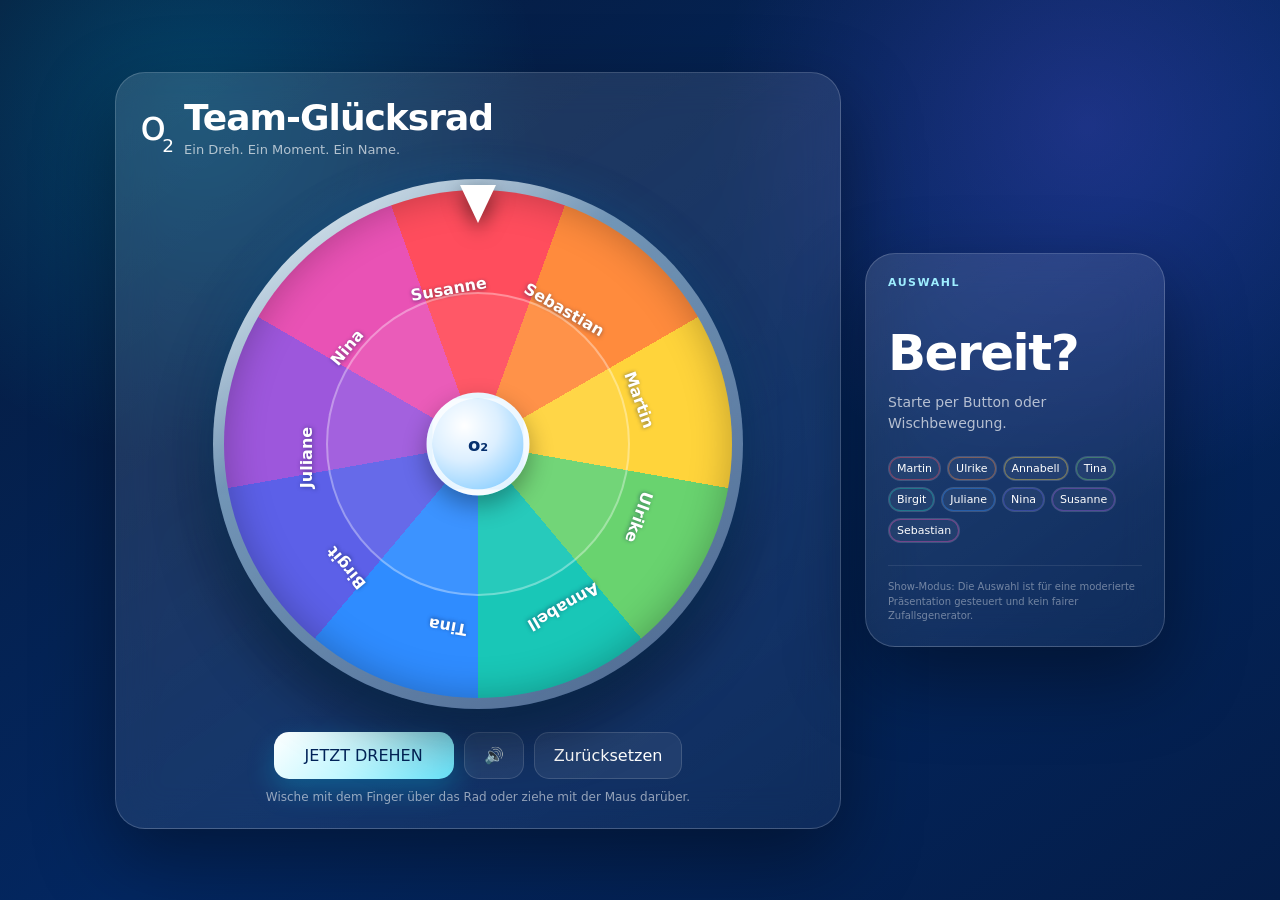
==== gluecksrad/index.html @ a207ac31 "Add o2 team wheel" ====
<!doctype html><html lang="de"><head><meta charset="utf-8"><meta name="viewport" content="width=device-width,initial-scale=1"><meta name="theme-color" content="#032761"><title>o2 Team-Glücksrad</title><style>
*{box-sizing:border-box}html,body{margin:0;min-height:100%;font-family:Inter,system-ui,-apple-system,"Segoe UI",Arial,sans-serif}body{color:#fff;background:radial-gradient(circle at 15% 12%,#00d7ff35,transparent 26%),radial-gradient(circle at 85% 14%,#685aff40,transparent 28%),linear-gradient(145deg,#061a3a,#032761 55%,#041d49);min-height:100vh}.page{min-height:100vh;display:grid;place-items:center;padding:22px}.shell{width:min(1050px,100%);display:grid;grid-template-columns:minmax(0,1fr) 300px;gap:24px;align-items:center}.card{background:linear-gradient(145deg,#ffffff20,#ffffff0c);border:1px solid #ffffff2d;box-shadow:0 30px 80px #0006;backdrop-filter:blur(20px);border-radius:30px}.main{padding:24px}.head{display:flex;align-items:center;gap:14px}.logo{font-size:43px;font-weight:300;letter-spacing:-4px}.logo sub{font-size:.43em;position:relative;bottom:-.12em}.head h1{margin:0;font-size:clamp(24px,3vw,36px);letter-spacing:-1px}.head p{margin:4px 0 0;color:#ffffffa8;font-size:13px}.stage{min-height:575px;display:grid;place-items:center;position:relative}.halo{position:absolute;width:min(550px,86vw);aspect-ratio:1;border-radius:50%;background:radial-gradient(circle,#00d7ff31,transparent 68%);filter:blur(8px)}.pointer{position:absolute;top:28px;z-index:5;width:0;height:0;border-left:18px solid transparent;border-right:18px solid transparent;border-top:38px solid #fff;filter:drop-shadow(0 8px 10px #0008);transform-origin:50% 0}.frame{position:relative;width:min(530px,84vw);aspect-ratio:1;border-radius:50%;padding:11px;background:linear-gradient(145deg,#fff,#bfe8ff88 35%,#ffffff40);box-shadow:0 30px 60px #0007,0 0 42px #0099ff35;touch-action:none;user-select:none;-webkit-user-select:none;-webkit-tap-highlight-color:transparent}.wheel{position:relative;width:100%;height:100%;border-radius:50%;background:conic-gradient(from -20deg,#ff4d5d 0 40deg,#ff8b3d 40deg 80deg,#ffd43b 80deg 120deg,#69d36f 120deg 160deg,#19c7b7 160deg 200deg,#2f8cff 200deg 240deg,#5c60e8 240deg 280deg,#9d57dc 280deg 320deg,#e952b5 320deg 360deg);overflow:hidden;box-shadow:inset 0 0 38px #0004;will-change:transform}.wheel:after{content:"";position:absolute;inset:20%;border-radius:50%;border:2px solid #ffffff55;background:#ffffff10}.label{position:absolute;left:50%;top:50%;width:46%;height:28px;transform-origin:0 50%;font-weight:800;font-size:16px;text-shadow:0 1px 4px #00194a80;display:flex;align-items:center;justify-content:flex-end;padding-right:15px}.label span{transform:rotate(90deg);display:block;min-width:95px;text-align:center}.hub{position:absolute;left:50%;top:50%;transform:translate(-50%,-50%);z-index:4;width:103px;aspect-ratio:1;border-radius:50%;display:grid;place-items:center;background:radial-gradient(circle at 35% 30%,#fff,#dcefff 40%,#70c4ff);border:6px solid #ffffffc0;color:#06306e;font-weight:800;font-size:18px;box-shadow:0 10px 25px #0005}.controls{display:flex;justify-content:center;gap:10px;flex-wrap:wrap}.controls button{border:0;border-radius:15px;padding:13px 19px;font:inherit;cursor:pointer}.spin{min-width:180px;background:linear-gradient(135deg,#fff,#bff7ff 50%,#68e7ff);color:#02245a;font-weight:800;box-shadow:0 12px 28px #00d7ff3b}.subbtn{color:#fff;background:#ffffff12;border:1px solid #ffffff24!important}.hint{text-align:center;color:#ffffff8d;font-size:12px;margin-top:11px}.side{padding:22px;min-height:335px;display:flex;flex-direction:column;justify-content:space-between}.eyebrow{font-size:11px;font-weight:800;text-transform:uppercase;letter-spacing:1.5px;color:#9eeeff}.winner{font-size:clamp(34px,4vw,50px);margin:35px 0 10px;letter-spacing:-1.5px}.status{color:#ffffffac;font-size:14px;line-height:1.5}.chips{display:flex;gap:6px;flex-wrap:wrap;margin-top:22px}.chip{font-size:11px;padding:5px 8px;border-radius:999px;background:#ffffff0d;border:1px solid #ffffff1f}.note{margin-top:22px;padding-top:14px;border-top:1px solid #ffffff16;color:#ffffff67;font-size:10px;line-height:1.45}.confetti{position:fixed;inset:0;pointer-events:none;overflow:hidden;z-index:20}.piece{position:absolute;top:-15px;width:8px;height:13px;border-radius:2px;animation:fall var(--d) ease-out forwards}@keyframes fall{to{transform:translate(var(--x),105vh) rotate(var(--r));opacity:.15}}@media(max-width:850px){.shell{grid-template-columns:1fr}.side{min-height:auto}}@media(max-width:560px){.page{padding:12px}.main{padding:17px}.stage{min-height:455px}.pointer{top:18px}.side{padding:18px}}
</style></head><body><main class="page"><section class="shell"><div class="card main"><div class="head"><div class="logo">o<sub>2</sub></div><div><h1>Team-Glücksrad</h1><p>Ein Dreh. Ein Moment. Ein Name.</p></div></div><div class="stage"><div class="halo"></div><div class="pointer" id="ptr"></div><div class="frame" id="frame"><div class="wheel" id="wheel"></div><div class="hub">o₂</div></div></div><div class="controls"><button class="spin" id="spin">JETZT DREHEN</button><button class="subbtn" id="sound">🔊</button><button class="subbtn" id="reset">Zurücksetzen</button></div><div class="hint">Wische mit dem Finger über das Rad oder ziehe mit der Maus darüber.</div></div><aside class="card side"><div><div class="eyebrow">Auswahl</div><h2 class="winner" id="winner">Bereit?</h2><div class="status" id="status">Starte per Button oder Wischbewegung.</div><div class="chips" id="chips"></div></div><div class="note">Show-Modus: Die Auswahl ist für eine moderierte Präsentation gesteuert und kein fairer Zufallsgenerator.</div></aside></section></main><div class="confetti" id="confetti"></div><script>
const names=["Martin","Ulrike","Annabell","Tina","Birgit","Juliane","Nina","Susanne","Sebastian"],wins=["Martin","Annabell","Birgit"],cols=["#ff4d5d","#ff8b3d","#ffd43b","#69d36f","#19c7b7","#2f8cff","#5c60e8","#9d57dc","#e952b5"],wheel=document.querySelector("#wheel"),frame=document.querySelector("#frame"),ptr=document.querySelector("#ptr"),winner=document.querySelector("#winner"),status=document.querySelector("#status"),spinBtn=document.querySelector("#spin"),resetBtn=document.querySelector("#reset"),soundBtn=document.querySelector("#sound"),chips=document.querySelector("#chips"),confetti=document.querySelector("#confetti"),seg=40;let rot=0,busy=false,sound=true,ctx,lastSector=null,drag=false,lx=0,ly=0,dist=0;
names.forEach((n,i)=>{let d=document.createElement("div");d.className="label";d.style.transform=`rotate(${i*40-20}deg)`;d.innerHTML=`<span>${n}</span>`;wheel.appendChild(d);let c=document.createElement("span");c.className="chip";c.textContent=n;c.style.boxShadow=`inset 0 0 0 1px ${cols[i]}66`;chips.appendChild(c)});
const mod=(n,m)=>((n%m)+m)%m,center=i=>mod(-(i*40),360);
function audio(){if(!ctx)ctx=new(AudioContext||webkitAudioContext)();if(ctx.state==="suspended")ctx.resume()}
function tick(v=.05,f=900){if(!sound)return;audio();let o=ctx.createOscillator(),g=ctx.createGain(),t=ctx.currentTime;o.type="triangle";o.frequency.setValueAtTime(f,t);o.frequency.exponentialRampToValueAtTime(280,t+.04);g.gain.setValueAtTime(v,t);g.gain.exponentialRampToValueAtTime(.0001,t+.05);o.connect(g).connect(ctx.destination);o.start(t);o.stop(t+.055)}
function fanfare(){if(!sound)return;audio();[523,659,784,1047].forEach((f,i)=>{let o=ctx.createOscillator(),g=ctx.createGain(),t=ctx.currentTime+i*.08;o.frequency.value=f;g.gain.setValueAtTime(.0001,t);g.gain.linearRampToValueAtTime(.1,t+.015);g.gain.exponentialRampToValueAtTime(.0001,t+.22);o.connect(g).connect(ctx.destination);o.start(t);o.stop(t+.23)})}
function animate(to,dur){return new Promise(done=>{let from=rot,start=performance.now(),prev=from;function f(now){let t=Math.min(1,(now-start)/dur),e=1-Math.pow(1-t,5),r=from+(to-from)*e;if(t>.88){let q=(t-.88)/.12;r+=Math.sin(q*Math.PI*3)*(1-q)*.5}wheel.style.transform=`rotate(${r}deg)`;let s=Math.floor(mod(r+20,360)/40);if(lastSector===null)lastSector=s;if(s!==lastSector){tick(Math.max(.025,Math.min(.08,.025+Math.abs(r-prev)*.007)),850+Math.random()*160);ptr.style.transform="rotate(3deg)";setTimeout(()=>ptr.style.transform="",38);lastSector=s}prev=r;if(t<1)requestAnimationFrame(f);else{rot=to;wheel.style.transform=`rotate(${rot}deg)`;done()}}requestAnimationFrame(f)})}
function party(){confetti.innerHTML="";for(let i=0;i<50;i++){let p=document.createElement("i");p.className="piece";p.style.left=Math.random()*100+"%";p.style.background=cols[Math.floor(Math.random()*9)];p.style.setProperty("--x",(Math.random()-.5)*280+"px");p.style.setProperty("--r",360+Math.random()*900+"deg");p.style.setProperty("--d",2.2+Math.random()*1.6+"s");confetti.appendChild(p)}setTimeout(()=>confetti.innerHTML="",4000)}
async function spin(){if(busy)return;busy=true;spinBtn.disabled=resetBtn.disabled=true;audio();winner.textContent="…";status.textContent="Das Rad nimmt Fahrt auf.";lastSector=null;let chosen=wins[Math.floor(Math.random()*3)],i=names.indexOf(chosen),targetMod=mod(center(i)-(8+Math.random()*4),360),base=rot+(7+Math.floor(Math.random()*2))*360,to=base+mod(targetMod-mod(base,360),360);await animate(to,5200+Math.random()*450);winner.textContent=chosen;status.textContent=`Gewählt wurde ${chosen}.`;fanfare();party();spinBtn.disabled=resetBtn.disabled=false;busy=false}
function reset(){if(busy)return;rot=0;wheel.style.transform="rotate(0deg)";winner.textContent="Bereit?";status.textContent="Starte per Button oder Wischbewegung.";confetti.innerHTML=""}
spinBtn.onclick=spin;resetBtn.onclick=reset;soundBtn.onclick=()=>{sound=!sound;soundBtn.textContent=sound?"🔊":"🔇";if(sound){audio();tick()}};
frame.addEventListener("pointerdown",e=>{if(busy||e.pointerType==="mouse"&&e.button!==0)return;drag=true;lx=e.clientX;ly=e.clientY;dist=0;try{frame.setPointerCapture(e.pointerId)}catch{}e.preventDefault()},{passive:false});frame.addEventListener("pointermove",e=>{if(!drag||busy)return;dist+=Math.hypot(e.clientX-lx,e.clientY-ly);lx=e.clientX;ly=e.clientY;e.preventDefault();if(dist>=22){drag=false;try{frame.releasePointerCapture(e.pointerId)}catch{}spin()}},{passive:false});["pointerup","pointercancel"].forEach(x=>frame.addEventListener(x,e=>{drag=false;try{frame.releasePointerCapture(e.pointerId)}catch{}},{passive:false}));
</script></body></html>
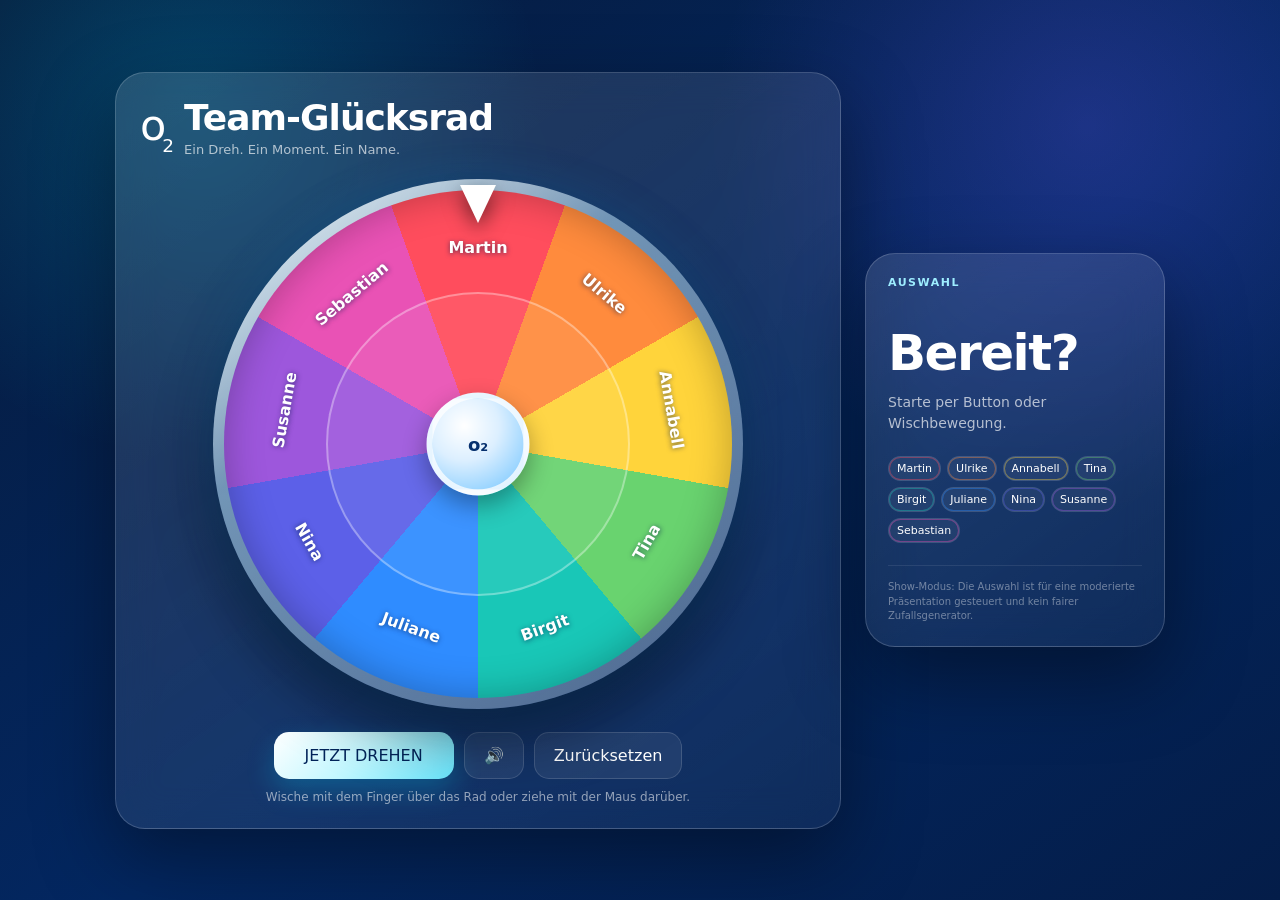
==== commit f701d2d0: "Fix wheel labels, restrict winners and animate result" ====
--- a/gluecksrad/index.html
+++ b/gluecksrad/index.html
@@ -1,16 +1,38 @@
-<!doctype html><html lang="de"><head><meta charset="utf-8"><meta name="viewport" content="width=device-width,initial-scale=1"><meta name="theme-color" content="#032761"><title>o2 Team-Glücksrad</title><style>
-*{box-sizing:border-box}html,body{margin:0;min-height:100%;font-family:Inter,system-ui,-apple-system,"Segoe UI",Arial,sans-serif}body{color:#fff;background:radial-gradient(circle at 15% 12%,#00d7ff35,transparent 26%),radial-gradient(circle at 85% 14%,#685aff40,transparent 28%),linear-gradient(145deg,#061a3a,#032761 55%,#041d49);min-height:100vh}.page{min-height:100vh;display:grid;place-items:center;padding:22px}.shell{width:min(1050px,100%);display:grid;grid-template-columns:minmax(0,1fr) 300px;gap:24px;align-items:center}.card{background:linear-gradient(145deg,#ffffff20,#ffffff0c);border:1px solid #ffffff2d;box-shadow:0 30px 80px #0006;backdrop-filter:blur(20px);border-radius:30px}.main{padding:24px}.head{display:flex;align-items:center;gap:14px}.logo{font-size:43px;font-weight:300;letter-spacing:-4px}.logo sub{font-size:.43em;position:relative;bottom:-.12em}.head h1{margin:0;font-size:clamp(24px,3vw,36px);letter-spacing:-1px}.head p{margin:4px 0 0;color:#ffffffa8;font-size:13px}.stage{min-height:575px;display:grid;place-items:center;position:relative}.halo{position:absolute;width:min(550px,86vw);aspect-ratio:1;border-radius:50%;background:radial-gradient(circle,#00d7ff31,transparent 68%);filter:blur(8px)}.pointer{position:absolute;top:28px;z-index:5;width:0;height:0;border-left:18px solid transparent;border-right:18px solid transparent;border-top:38px solid #fff;filter:drop-shadow(0 8px 10px #0008);transform-origin:50% 0}.frame{position:relative;width:min(530px,84vw);aspect-ratio:1;border-radius:50%;padding:11px;background:linear-gradient(145deg,#fff,#bfe8ff88 35%,#ffffff40);box-shadow:0 30px 60px #0007,0 0 42px #0099ff35;touch-action:none;user-select:none;-webkit-user-select:none;-webkit-tap-highlight-color:transparent}.wheel{position:relative;width:100%;height:100%;border-radius:50%;background:conic-gradient(from -20deg,#ff4d5d 0 40deg,#ff8b3d 40deg 80deg,#ffd43b 80deg 120deg,#69d36f 120deg 160deg,#19c7b7 160deg 200deg,#2f8cff 200deg 240deg,#5c60e8 240deg 280deg,#9d57dc 280deg 320deg,#e952b5 320deg 360deg);overflow:hidden;box-shadow:inset 0 0 38px #0004;will-change:transform}.wheel:after{content:"";position:absolute;inset:20%;border-radius:50%;border:2px solid #ffffff55;background:#ffffff10}.label{position:absolute;left:50%;top:50%;width:46%;height:28px;transform-origin:0 50%;font-weight:800;font-size:16px;text-shadow:0 1px 4px #00194a80;display:flex;align-items:center;justify-content:flex-end;padding-right:15px}.label span{transform:rotate(90deg);display:block;min-width:95px;text-align:center}.hub{position:absolute;left:50%;top:50%;transform:translate(-50%,-50%);z-index:4;width:103px;aspect-ratio:1;border-radius:50%;display:grid;place-items:center;background:radial-gradient(circle at 35% 30%,#fff,#dcefff 40%,#70c4ff);border:6px solid #ffffffc0;color:#06306e;font-weight:800;font-size:18px;box-shadow:0 10px 25px #0005}.controls{display:flex;justify-content:center;gap:10px;flex-wrap:wrap}.controls button{border:0;border-radius:15px;padding:13px 19px;font:inherit;cursor:pointer}.spin{min-width:180px;background:linear-gradient(135deg,#fff,#bff7ff 50%,#68e7ff);color:#02245a;font-weight:800;box-shadow:0 12px 28px #00d7ff3b}.subbtn{color:#fff;background:#ffffff12;border:1px solid #ffffff24!important}.hint{text-align:center;color:#ffffff8d;font-size:12px;margin-top:11px}.side{padding:22px;min-height:335px;display:flex;flex-direction:column;justify-content:space-between}.eyebrow{font-size:11px;font-weight:800;text-transform:uppercase;letter-spacing:1.5px;color:#9eeeff}.winner{font-size:clamp(34px,4vw,50px);margin:35px 0 10px;letter-spacing:-1.5px}.status{color:#ffffffac;font-size:14px;line-height:1.5}.chips{display:flex;gap:6px;flex-wrap:wrap;margin-top:22px}.chip{font-size:11px;padding:5px 8px;border-radius:999px;background:#ffffff0d;border:1px solid #ffffff1f}.note{margin-top:22px;padding-top:14px;border-top:1px solid #ffffff16;color:#ffffff67;font-size:10px;line-height:1.45}.confetti{position:fixed;inset:0;pointer-events:none;overflow:hidden;z-index:20}.piece{position:absolute;top:-15px;width:8px;height:13px;border-radius:2px;animation:fall var(--d) ease-out forwards}@keyframes fall{to{transform:translate(var(--x),105vh) rotate(var(--r));opacity:.15}}@media(max-width:850px){.shell{grid-template-columns:1fr}.side{min-height:auto}}@media(max-width:560px){.page{padding:12px}.main{padding:17px}.stage{min-height:455px}.pointer{top:18px}.side{padding:18px}}
-</style></head><body><main class="page"><section class="shell"><div class="card main"><div class="head"><div class="logo">o<sub>2</sub></div><div><h1>Team-Glücksrad</h1><p>Ein Dreh. Ein Moment. Ein Name.</p></div></div><div class="stage"><div class="halo"></div><div class="pointer" id="ptr"></div><div class="frame" id="frame"><div class="wheel" id="wheel"></div><div class="hub">o₂</div></div></div><div class="controls"><button class="spin" id="spin">JETZT DREHEN</button><button class="subbtn" id="sound">🔊</button><button class="subbtn" id="reset">Zurücksetzen</button></div><div class="hint">Wische mit dem Finger über das Rad oder ziehe mit der Maus darüber.</div></div><aside class="card side"><div><div class="eyebrow">Auswahl</div><h2 class="winner" id="winner">Bereit?</h2><div class="status" id="status">Starte per Button oder Wischbewegung.</div><div class="chips" id="chips"></div></div><div class="note">Show-Modus: Die Auswahl ist für eine moderierte Präsentation gesteuert und kein fairer Zufallsgenerator.</div></aside></section></main><div class="confetti" id="confetti"></div><script>
-const names=["Martin","Ulrike","Annabell","Tina","Birgit","Juliane","Nina","Susanne","Sebastian"],wins=["Martin","Annabell","Birgit"],cols=["#ff4d5d","#ff8b3d","#ffd43b","#69d36f","#19c7b7","#2f8cff","#5c60e8","#9d57dc","#e952b5"],wheel=document.querySelector("#wheel"),frame=document.querySelector("#frame"),ptr=document.querySelector("#ptr"),winner=document.querySelector("#winner"),status=document.querySelector("#status"),spinBtn=document.querySelector("#spin"),resetBtn=document.querySelector("#reset"),soundBtn=document.querySelector("#sound"),chips=document.querySelector("#chips"),confetti=document.querySelector("#confetti"),seg=40;let rot=0,busy=false,sound=true,ctx,lastSector=null,drag=false,lx=0,ly=0,dist=0;
-names.forEach((n,i)=>{let d=document.createElement("div");d.className="label";d.style.transform=`rotate(${i*40-20}deg)`;d.innerHTML=`<span>${n}</span>`;wheel.appendChild(d);let c=document.createElement("span");c.className="chip";c.textContent=n;c.style.boxShadow=`inset 0 0 0 1px ${cols[i]}66`;chips.appendChild(c)});
-const mod=(n,m)=>((n%m)+m)%m,center=i=>mod(-(i*40),360);
+<!doctype html>
+<html lang="de">
+<head>
+<meta charset="utf-8">
+<meta name="viewport" content="width=device-width,initial-scale=1,viewport-fit=cover">
+<meta name="theme-color" content="#032761">
+<title>o2 Team-Glücksrad</title>
+<style>
+*{box-sizing:border-box}html,body{margin:0;min-height:100%;font-family:Inter,system-ui,-apple-system,"Segoe UI",Arial,sans-serif}body{color:#fff;background:radial-gradient(circle at 15% 12%,#00d7ff35,transparent 26%),radial-gradient(circle at 85% 14%,#685aff40,transparent 28%),linear-gradient(145deg,#061a3a,#032761 55%,#041d49);min-height:100vh}.page{min-height:100vh;display:grid;place-items:center;padding:22px}.shell{width:min(1050px,100%);display:grid;grid-template-columns:minmax(0,1fr) 300px;gap:24px;align-items:center}.card{background:linear-gradient(145deg,#ffffff20,#ffffff0c);border:1px solid #ffffff2d;box-shadow:0 30px 80px #0006;backdrop-filter:blur(20px);-webkit-backdrop-filter:blur(20px);border-radius:30px}.main{padding:24px}.head{display:flex;align-items:center;gap:14px}.logo{font-size:43px;font-weight:300;letter-spacing:-4px}.logo sub{font-size:.43em;position:relative;bottom:-.12em}.head h1{margin:0;font-size:clamp(24px,3vw,36px);letter-spacing:-1px}.head p{margin:4px 0 0;color:#ffffffa8;font-size:13px}.stage{min-height:575px;display:grid;place-items:center;position:relative}.halo{position:absolute;width:min(550px,86vw);aspect-ratio:1;border-radius:50%;background:radial-gradient(circle,#00d7ff31,transparent 68%);filter:blur(8px)}.pointer{position:absolute;top:28px;z-index:5;width:0;height:0;border-left:18px solid transparent;border-right:18px solid transparent;border-top:38px solid #fff;filter:drop-shadow(0 8px 10px #0008);transform-origin:50% 0}.frame{position:relative;width:min(530px,84vw);aspect-ratio:1;border-radius:50%;padding:11px;background:linear-gradient(145deg,#fff,#bfe8ff88 35%,#ffffff40);box-shadow:0 30px 60px #0007,0 0 42px #0099ff35;touch-action:none;user-select:none;-webkit-user-select:none;-webkit-tap-highlight-color:transparent}.wheel{position:relative;width:100%;height:100%;border-radius:50%;background:conic-gradient(from -20deg,#ff4d5d 0 40deg,#ff8b3d 40deg 80deg,#ffd43b 80deg 120deg,#69d36f 120deg 160deg,#19c7b7 160deg 200deg,#2f8cff 200deg 240deg,#5c60e8 240deg 280deg,#9d57dc 280deg 320deg,#e952b5 320deg 360deg);overflow:hidden;box-shadow:inset 0 0 38px #0004;will-change:transform}.wheel:after{content:"";position:absolute;inset:20%;border-radius:50%;border:2px solid #ffffff55;background:#ffffff10;pointer-events:none}.label{position:absolute;width:clamp(74px,20vw,116px);height:30px;margin:0;font-weight:800;font-size:clamp(11px,2.5vw,16px);line-height:1;text-shadow:0 1px 5px #00194a99;display:grid;place-items:center;white-space:nowrap;pointer-events:none;z-index:2;transform-origin:center}.hub{position:absolute;left:50%;top:50%;transform:translate(-50%,-50%);z-index:4;width:103px;aspect-ratio:1;border-radius:50%;display:grid;place-items:center;background:radial-gradient(circle at 35% 30%,#fff,#dcefff 40%,#70c4ff);border:6px solid #ffffffc0;color:#06306e;font-weight:800;font-size:18px;box-shadow:0 10px 25px #0005}.controls{display:flex;justify-content:center;gap:10px;flex-wrap:wrap}.controls button{border:0;border-radius:15px;padding:13px 19px;font:inherit;cursor:pointer}.controls button:disabled{opacity:.5;cursor:default}.spin{min-width:180px;background:linear-gradient(135deg,#fff,#bff7ff 50%,#68e7ff);color:#02245a;font-weight:800;box-shadow:0 12px 28px #00d7ff3b}.subbtn{color:#fff;background:#ffffff12;border:1px solid #ffffff24!important}.hint{text-align:center;color:#ffffff8d;font-size:12px;margin-top:11px}.side{padding:22px;min-height:335px;display:flex;flex-direction:column;justify-content:space-between;overflow:hidden}.eyebrow{font-size:11px;font-weight:800;text-transform:uppercase;letter-spacing:1.5px;color:#9eeeff}.winner{font-size:clamp(34px,4vw,50px);margin:35px 0 10px;letter-spacing:-1.5px;transform-origin:left center}.winner.reveal{animation:winnerIn .68s cubic-bezier(.16,1,.3,1) both,winnerPulse .72s .74s ease-in-out 3}.status{color:#ffffffac;font-size:14px;line-height:1.5}.chips{display:flex;gap:6px;flex-wrap:wrap;margin-top:22px}.chip{font-size:11px;padding:5px 8px;border-radius:999px;background:#ffffff0d;border:1px solid #ffffff1f}.note{margin-top:22px;padding-top:14px;border-top:1px solid #ffffff16;color:#ffffff67;font-size:10px;line-height:1.45}.confetti{position:fixed;inset:0;pointer-events:none;overflow:hidden;z-index:20}.piece{position:absolute;top:-15px;width:8px;height:13px;border-radius:2px;animation:fall var(--d) ease-out forwards}@keyframes winnerIn{0%{opacity:0;transform:translate3d(70px,18px,0) scale(.78);filter:blur(8px)}65%{opacity:1;filter:blur(0);transform:translate3d(-5px,-2px,0) scale(1.06)}100%{opacity:1;transform:translate3d(0,0,0) scale(1);filter:blur(0)}}@keyframes winnerPulse{0%,100%{transform:scale(1);text-shadow:0 0 0 #79e9ff00}50%{transform:scale(1.085);text-shadow:0 0 24px #79e9ff88}}@keyframes fall{to{transform:translate(var(--x),105vh) rotate(var(--r));opacity:.15}}@media(max-width:850px){.shell{grid-template-columns:1fr}.side{min-height:auto}}@media(max-width:560px){.page{padding:12px}.main{padding:17px}.stage{min-height:455px}.pointer{top:18px}.side{padding:18px}.label{font-size:clamp(10px,3.1vw,13px);width:88px}}
+</style>
+</head>
+<body>
+<main class="page"><section class="shell"><div class="card main"><div class="head"><div class="logo">o<sub>2</sub></div><div><h1>Team-Glücksrad</h1><p>Ein Dreh. Ein Moment. Ein Name.</p></div></div><div class="stage"><div class="halo"></div><div class="pointer" id="ptr"></div><div class="frame" id="frame"><div class="wheel" id="wheel"></div><div class="hub">o₂</div></div></div><div class="controls"><button class="spin" id="spin">JETZT DREHEN</button><button class="subbtn" id="sound">🔊</button><button class="subbtn" id="reset">Zurücksetzen</button></div><div class="hint">Wische mit dem Finger über das Rad oder ziehe mit der Maus darüber.</div></div><aside class="card side"><div><div class="eyebrow">Auswahl</div><h2 class="winner" id="winner">Bereit?</h2><div class="status" id="status">Starte per Button oder Wischbewegung.</div><div class="chips" id="chips"></div></div><div class="note">Show-Modus: Die Auswahl ist für eine moderierte Präsentation gesteuert und kein fairer Zufallsgenerator.</div></aside></section></main><div class="confetti" id="confetti"></div>
+<script>
+const names=["Martin","Ulrike","Annabell","Tina","Birgit","Juliane","Nina","Susanne","Sebastian"];
+const winnerNames=["Martin","Annabell","Birgit"];
+const winnerIndexes=winnerNames.map(n=>names.indexOf(n));
+const cols=["#ff4d5d","#ff8b3d","#ffd43b","#69d36f","#19c7b7","#2f8cff","#5c60e8","#9d57dc","#e952b5"];
+const wheel=document.querySelector("#wheel"),frame=document.querySelector("#frame"),ptr=document.querySelector("#ptr"),winner=document.querySelector("#winner"),status=document.querySelector("#status"),spinBtn=document.querySelector("#spin"),resetBtn=document.querySelector("#reset"),soundBtn=document.querySelector("#sound"),chips=document.querySelector("#chips"),confetti=document.querySelector("#confetti"),SEG=360/names.length;
+let rot=0,busy=false,sound=true,ctx,lastSector=null,drag=false,lx=0,ly=0,dist=0;
+names.forEach((n,i)=>{const angle=i*SEG;const rad=angle*Math.PI/180;const x=50+38.5*Math.sin(rad);const y=50-38.5*Math.cos(rad);const readable=(angle>90&&angle<270)?angle+180:angle;const d=document.createElement("div");d.className="label";d.style.left=x+"%";d.style.top=y+"%";d.style.transform=`translate(-50%,-50%) rotate(${readable}deg)`;d.textContent=n;wheel.appendChild(d);const c=document.createElement("span");c.className="chip";c.textContent=n;c.style.boxShadow=`inset 0 0 0 1px ${cols[i]}66`;chips.appendChild(c)});
+const mod=(n,m)=>((n%m)+m)%m;
+const centerRotation=i=>mod(-(i*SEG),360);
+const indexAtPointer=r=>Math.floor(mod(-r+SEG/2,360)/SEG)%names.length;
 function audio(){if(!ctx)ctx=new(AudioContext||webkitAudioContext)();if(ctx.state==="suspended")ctx.resume()}
 function tick(v=.05,f=900){if(!sound)return;audio();let o=ctx.createOscillator(),g=ctx.createGain(),t=ctx.currentTime;o.type="triangle";o.frequency.setValueAtTime(f,t);o.frequency.exponentialRampToValueAtTime(280,t+.04);g.gain.setValueAtTime(v,t);g.gain.exponentialRampToValueAtTime(.0001,t+.05);o.connect(g).connect(ctx.destination);o.start(t);o.stop(t+.055)}
 function fanfare(){if(!sound)return;audio();[523,659,784,1047].forEach((f,i)=>{let o=ctx.createOscillator(),g=ctx.createGain(),t=ctx.currentTime+i*.08;o.frequency.value=f;g.gain.setValueAtTime(.0001,t);g.gain.linearRampToValueAtTime(.1,t+.015);g.gain.exponentialRampToValueAtTime(.0001,t+.22);o.connect(g).connect(ctx.destination);o.start(t);o.stop(t+.23)})}
-function animate(to,dur){return new Promise(done=>{let from=rot,start=performance.now(),prev=from;function f(now){let t=Math.min(1,(now-start)/dur),e=1-Math.pow(1-t,5),r=from+(to-from)*e;if(t>.88){let q=(t-.88)/.12;r+=Math.sin(q*Math.PI*3)*(1-q)*.5}wheel.style.transform=`rotate(${r}deg)`;let s=Math.floor(mod(r+20,360)/40);if(lastSector===null)lastSector=s;if(s!==lastSector){tick(Math.max(.025,Math.min(.08,.025+Math.abs(r-prev)*.007)),850+Math.random()*160);ptr.style.transform="rotate(3deg)";setTimeout(()=>ptr.style.transform="",38);lastSector=s}prev=r;if(t<1)requestAnimationFrame(f);else{rot=to;wheel.style.transform=`rotate(${rot}deg)`;done()}}requestAnimationFrame(f)})}
-function party(){confetti.innerHTML="";for(let i=0;i<50;i++){let p=document.createElement("i");p.className="piece";p.style.left=Math.random()*100+"%";p.style.background=cols[Math.floor(Math.random()*9)];p.style.setProperty("--x",(Math.random()-.5)*280+"px");p.style.setProperty("--r",360+Math.random()*900+"deg");p.style.setProperty("--d",2.2+Math.random()*1.6+"s");confetti.appendChild(p)}setTimeout(()=>confetti.innerHTML="",4000)}
-async function spin(){if(busy)return;busy=true;spinBtn.disabled=resetBtn.disabled=true;audio();winner.textContent="…";status.textContent="Das Rad nimmt Fahrt auf.";lastSector=null;let chosen=wins[Math.floor(Math.random()*3)],i=names.indexOf(chosen),targetMod=mod(center(i)-(8+Math.random()*4),360),base=rot+(7+Math.floor(Math.random()*2))*360,to=base+mod(targetMod-mod(base,360),360);await animate(to,5200+Math.random()*450);winner.textContent=chosen;status.textContent=`Gewählt wurde ${chosen}.`;fanfare();party();spinBtn.disabled=resetBtn.disabled=false;busy=false}
-function reset(){if(busy)return;rot=0;wheel.style.transform="rotate(0deg)";winner.textContent="Bereit?";status.textContent="Starte per Button oder Wischbewegung.";confetti.innerHTML=""}
+function animate(to,dur){return new Promise(done=>{let from=rot,start=performance.now(),prev=from;function f(now){let t=Math.min(1,(now-start)/dur),e=1-Math.pow(1-t,5),r=from+(to-from)*e;if(t>.88){let q=(t-.88)/.12;r+=Math.sin(q*Math.PI*3)*(1-q)*.45}wheel.style.transform=`rotate(${r}deg)`;let s=Math.floor(mod(r+SEG/2,360)/SEG);if(lastSector===null)lastSector=s;if(s!==lastSector){tick(Math.max(.025,Math.min(.08,.025+Math.abs(r-prev)*.007)),850+Math.random()*160);ptr.style.transform="rotate(3deg)";setTimeout(()=>ptr.style.transform="",38);lastSector=s}prev=r;if(t<1)requestAnimationFrame(f);else{rot=to;wheel.style.transform=`rotate(${rot}deg)`;done()}}requestAnimationFrame(f)})}
+function party(){confetti.innerHTML="";for(let i=0;i<50;i++){let p=document.createElement("i");p.className="piece";p.style.left=Math.random()*100+"%";p.style.background=cols[Math.floor(Math.random()*cols.length)];p.style.setProperty("--x",(Math.random()-.5)*280+"px");p.style.setProperty("--r",360+Math.random()*900+"deg");p.style.setProperty("--d",2.2+Math.random()*1.6+"s");confetti.appendChild(p)}setTimeout(()=>confetti.innerHTML="",4000)}
+function revealWinner(name){winner.classList.remove("reveal");winner.textContent=name;void winner.offsetWidth;winner.classList.add("reveal")}
+async function spin(){if(busy)return;busy=true;spinBtn.disabled=resetBtn.disabled=true;audio();winner.classList.remove("reveal");winner.textContent="…";status.textContent="Das Rad nimmt Fahrt auf.";lastSector=null;const chosenIndex=winnerIndexes[Math.floor(Math.random()*winnerIndexes.length)];const chosen=names[chosenIndex];const inside=9+Math.random()*3;const targetMod=mod(centerRotation(chosenIndex)-SEG/2+inside,360);const base=rot+(7+Math.floor(Math.random()*2))*360;let to=base+mod(targetMod-mod(base,360),360);if(indexAtPointer(to)!==chosenIndex){const safeMod=centerRotation(chosenIndex);to=base+mod(safeMod-mod(base,360),360)}await animate(to,5200+Math.random()*450);revealWinner(chosen);status.textContent=`Gewählt wurde ${chosen}.`;fanfare();party();spinBtn.disabled=resetBtn.disabled=false;busy=false}
+function reset(){if(busy)return;rot=0;wheel.style.transform="rotate(0deg)";winner.classList.remove("reveal");winner.textContent="Bereit?";status.textContent="Starte per Button oder Wischbewegung.";confetti.innerHTML=""}
 spinBtn.onclick=spin;resetBtn.onclick=reset;soundBtn.onclick=()=>{sound=!sound;soundBtn.textContent=sound?"🔊":"🔇";if(sound){audio();tick()}};
-frame.addEventListener("pointerdown",e=>{if(busy||e.pointerType==="mouse"&&e.button!==0)return;drag=true;lx=e.clientX;ly=e.clientY;dist=0;try{frame.setPointerCapture(e.pointerId)}catch{}e.preventDefault()},{passive:false});frame.addEventListener("pointermove",e=>{if(!drag||busy)return;dist+=Math.hypot(e.clientX-lx,e.clientY-ly);lx=e.clientX;ly=e.clientY;e.preventDefault();if(dist>=22){drag=false;try{frame.releasePointerCapture(e.pointerId)}catch{}spin()}},{passive:false});["pointerup","pointercancel"].forEach(x=>frame.addEventListener(x,e=>{drag=false;try{frame.releasePointerCapture(e.pointerId)}catch{}},{passive:false}));
-</script></body></html>+frame.addEventListener("pointerdown",e=>{if(busy||e.pointerType==="mouse"&&e.button!==0)return;drag=true;lx=e.clientX;ly=e.clientY;dist=0;try{frame.setPointerCapture(e.pointerId)}catch{}e.preventDefault()},{passive:false});
+frame.addEventListener("pointermove",e=>{if(!drag||busy)return;dist+=Math.hypot(e.clientX-lx,e.clientY-ly);lx=e.clientX;ly=e.clientY;e.preventDefault();if(dist>=22){drag=false;try{frame.releasePointerCapture(e.pointerId)}catch{}spin()}},{passive:false});
+["pointerup","pointercancel"].forEach(x=>frame.addEventListener(x,e=>{drag=false;try{frame.releasePointerCapture(e.pointerId)}catch{}},{passive:false}));
+</script>
+</body></html>
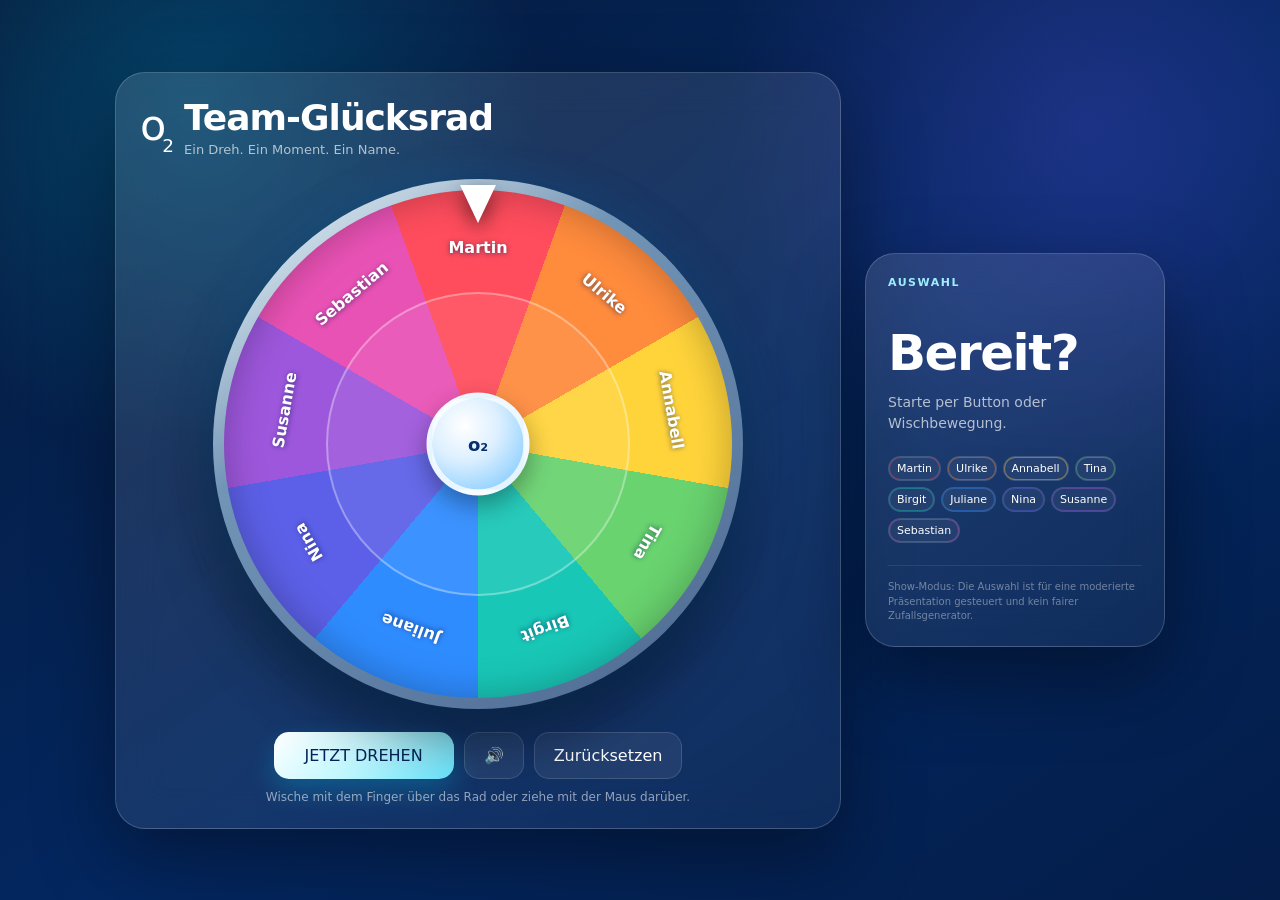
==== commit d4d44148: "Align all wheel labels radially outward" ====
--- a/gluecksrad/index.html
+++ b/gluecksrad/index.html
@@ -18,7 +18,7 @@
 const cols=["#ff4d5d","#ff8b3d","#ffd43b","#69d36f","#19c7b7","#2f8cff","#5c60e8","#9d57dc","#e952b5"];
 const wheel=document.querySelector("#wheel"),frame=document.querySelector("#frame"),ptr=document.querySelector("#ptr"),winner=document.querySelector("#winner"),status=document.querySelector("#status"),spinBtn=document.querySelector("#spin"),resetBtn=document.querySelector("#reset"),soundBtn=document.querySelector("#sound"),chips=document.querySelector("#chips"),confetti=document.querySelector("#confetti"),SEG=360/names.length;
 let rot=0,busy=false,sound=true,ctx,lastSector=null,drag=false,lx=0,ly=0,dist=0;
-names.forEach((n,i)=>{const angle=i*SEG;const rad=angle*Math.PI/180;const x=50+38.5*Math.sin(rad);const y=50-38.5*Math.cos(rad);const readable=(angle>90&&angle<270)?angle+180:angle;const d=document.createElement("div");d.className="label";d.style.left=x+"%";d.style.top=y+"%";d.style.transform=`translate(-50%,-50%) rotate(${readable}deg)`;d.textContent=n;wheel.appendChild(d);const c=document.createElement("span");c.className="chip";c.textContent=n;c.style.boxShadow=`inset 0 0 0 1px ${cols[i]}66`;chips.appendChild(c)});
+names.forEach((n,i)=>{const angle=i*SEG;const rad=angle*Math.PI/180;const x=50+38.5*Math.sin(rad);const y=50-38.5*Math.cos(rad);const d=document.createElement("div");d.className="label";d.style.left=x+"%";d.style.top=y+"%";d.style.transform=`translate(-50%,-50%) rotate(${angle}deg)`;d.textContent=n;wheel.appendChild(d);const c=document.createElement("span");c.className="chip";c.textContent=n;c.style.boxShadow=`inset 0 0 0 1px ${cols[i]}66`;chips.appendChild(c)});
 const mod=(n,m)=>((n%m)+m)%m;
 const centerRotation=i=>mod(-(i*SEG),360);
 const indexAtPointer=r=>Math.floor(mod(-r+SEG/2,360)/SEG)%names.length;
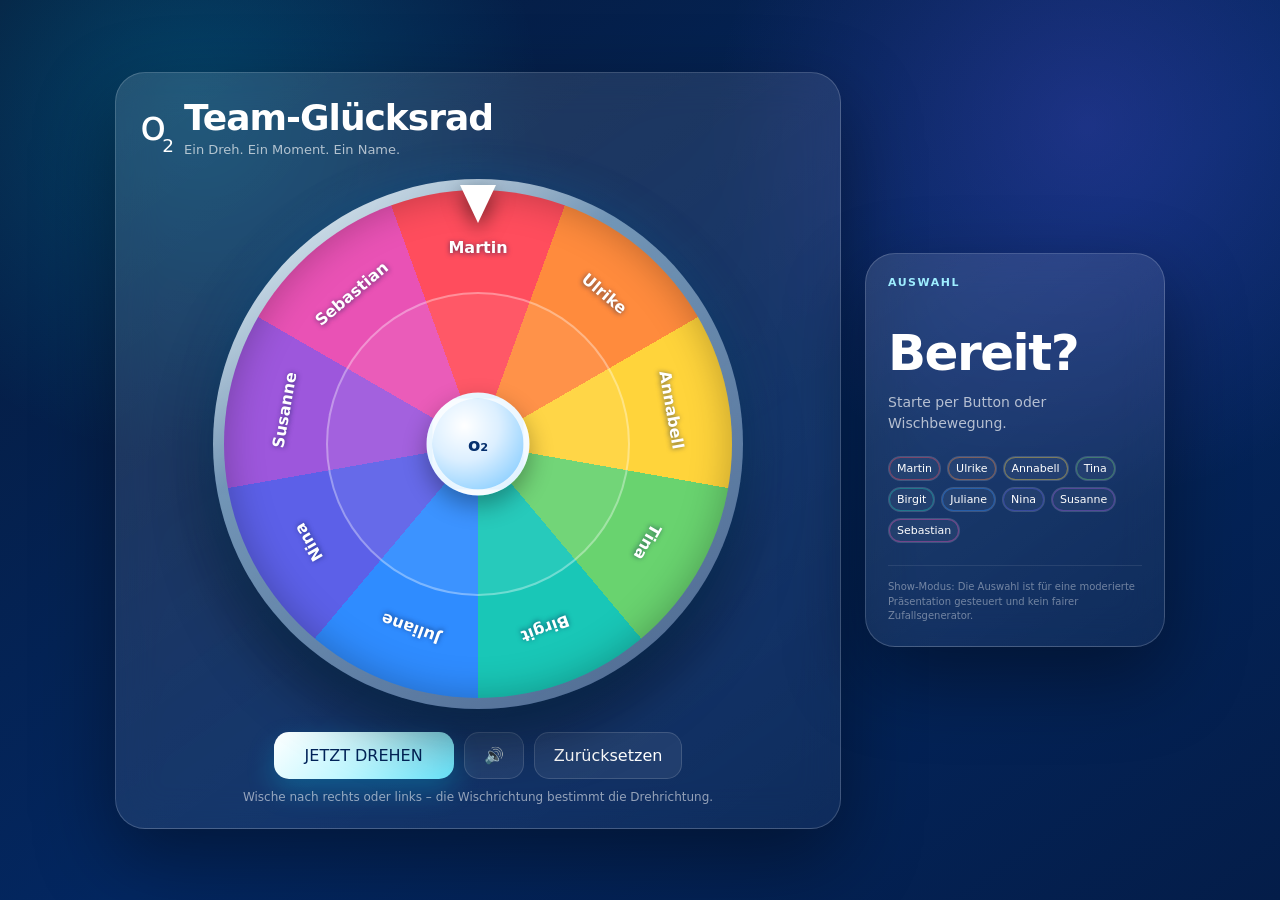
==== commit 3d6f9af5: "Glücksrad: Wischrichtung steuert Drehrichtung" ====
--- a/gluecksrad/index.html
+++ b/gluecksrad/index.html
@@ -10,14 +10,14 @@
 </style>
 </head>
 <body>
-<main class="page"><section class="shell"><div class="card main"><div class="head"><div class="logo">o<sub>2</sub></div><div><h1>Team-Glücksrad</h1><p>Ein Dreh. Ein Moment. Ein Name.</p></div></div><div class="stage"><div class="halo"></div><div class="pointer" id="ptr"></div><div class="frame" id="frame"><div class="wheel" id="wheel"></div><div class="hub">o₂</div></div></div><div class="controls"><button class="spin" id="spin">JETZT DREHEN</button><button class="subbtn" id="sound">🔊</button><button class="subbtn" id="reset">Zurücksetzen</button></div><div class="hint">Wische mit dem Finger über das Rad oder ziehe mit der Maus darüber.</div></div><aside class="card side"><div><div class="eyebrow">Auswahl</div><h2 class="winner" id="winner">Bereit?</h2><div class="status" id="status">Starte per Button oder Wischbewegung.</div><div class="chips" id="chips"></div></div><div class="note">Show-Modus: Die Auswahl ist für eine moderierte Präsentation gesteuert und kein fairer Zufallsgenerator.</div></aside></section></main><div class="confetti" id="confetti"></div>
+<main class="page"><section class="shell"><div class="card main"><div class="head"><div class="logo">o<sub>2</sub></div><div><h1>Team-Glücksrad</h1><p>Ein Dreh. Ein Moment. Ein Name.</p></div></div><div class="stage"><div class="halo"></div><div class="pointer" id="ptr"></div><div class="frame" id="frame"><div class="wheel" id="wheel"></div><div class="hub">o₂</div></div></div><div class="controls"><button class="spin" id="spin">JETZT DREHEN</button><button class="subbtn" id="sound">🔊</button><button class="subbtn" id="reset">Zurücksetzen</button></div><div class="hint">Wische nach rechts oder links – die Wischrichtung bestimmt die Drehrichtung.</div></div><aside class="card side"><div><div class="eyebrow">Auswahl</div><h2 class="winner" id="winner">Bereit?</h2><div class="status" id="status">Starte per Button oder Wischbewegung.</div><div class="chips" id="chips"></div></div><div class="note">Show-Modus: Die Auswahl ist für eine moderierte Präsentation gesteuert und kein fairer Zufallsgenerator.</div></aside></section></main><div class="confetti" id="confetti"></div>
 <script>
 const names=["Martin","Ulrike","Annabell","Tina","Birgit","Juliane","Nina","Susanne","Sebastian"];
 const winnerNames=["Martin","Annabell","Birgit"];
 const winnerIndexes=winnerNames.map(n=>names.indexOf(n));
 const cols=["#ff4d5d","#ff8b3d","#ffd43b","#69d36f","#19c7b7","#2f8cff","#5c60e8","#9d57dc","#e952b5"];
 const wheel=document.querySelector("#wheel"),frame=document.querySelector("#frame"),ptr=document.querySelector("#ptr"),winner=document.querySelector("#winner"),status=document.querySelector("#status"),spinBtn=document.querySelector("#spin"),resetBtn=document.querySelector("#reset"),soundBtn=document.querySelector("#sound"),chips=document.querySelector("#chips"),confetti=document.querySelector("#confetti"),SEG=360/names.length;
-let rot=0,busy=false,sound=true,ctx,lastSector=null,drag=false,lx=0,ly=0,dist=0;
+let rot=0,busy=false,sound=true,ctx,lastSector=null,drag=false,startX=0,startY=0,lx=0,ly=0,dist=0;
 names.forEach((n,i)=>{const angle=i*SEG;const rad=angle*Math.PI/180;const x=50+38.5*Math.sin(rad);const y=50-38.5*Math.cos(rad);const d=document.createElement("div");d.className="label";d.style.left=x+"%";d.style.top=y+"%";d.style.transform=`translate(-50%,-50%) rotate(${angle}deg)`;d.textContent=n;wheel.appendChild(d);const c=document.createElement("span");c.className="chip";c.textContent=n;c.style.boxShadow=`inset 0 0 0 1px ${cols[i]}66`;chips.appendChild(c)});
 const mod=(n,m)=>((n%m)+m)%m;
 const centerRotation=i=>mod(-(i*SEG),360);
@@ -25,14 +25,47 @@
 function audio(){if(!ctx)ctx=new(AudioContext||webkitAudioContext)();if(ctx.state==="suspended")ctx.resume()}
 function tick(v=.05,f=900){if(!sound)return;audio();let o=ctx.createOscillator(),g=ctx.createGain(),t=ctx.currentTime;o.type="triangle";o.frequency.setValueAtTime(f,t);o.frequency.exponentialRampToValueAtTime(280,t+.04);g.gain.setValueAtTime(v,t);g.gain.exponentialRampToValueAtTime(.0001,t+.05);o.connect(g).connect(ctx.destination);o.start(t);o.stop(t+.055)}
 function fanfare(){if(!sound)return;audio();[523,659,784,1047].forEach((f,i)=>{let o=ctx.createOscillator(),g=ctx.createGain(),t=ctx.currentTime+i*.08;o.frequency.value=f;g.gain.setValueAtTime(.0001,t);g.gain.linearRampToValueAtTime(.1,t+.015);g.gain.exponentialRampToValueAtTime(.0001,t+.22);o.connect(g).connect(ctx.destination);o.start(t);o.stop(t+.23)})}
-function animate(to,dur){return new Promise(done=>{let from=rot,start=performance.now(),prev=from;function f(now){let t=Math.min(1,(now-start)/dur),e=1-Math.pow(1-t,5),r=from+(to-from)*e;if(t>.88){let q=(t-.88)/.12;r+=Math.sin(q*Math.PI*3)*(1-q)*.45}wheel.style.transform=`rotate(${r}deg)`;let s=Math.floor(mod(r+SEG/2,360)/SEG);if(lastSector===null)lastSector=s;if(s!==lastSector){tick(Math.max(.025,Math.min(.08,.025+Math.abs(r-prev)*.007)),850+Math.random()*160);ptr.style.transform="rotate(3deg)";setTimeout(()=>ptr.style.transform="",38);lastSector=s}prev=r;if(t<1)requestAnimationFrame(f);else{rot=to;wheel.style.transform=`rotate(${rot}deg)`;done()}}requestAnimationFrame(f)})}
+function animate(to,dur){return new Promise(done=>{let from=rot,start=performance.now(),prev=from;function f(now){let t=Math.min(1,(now-start)/dur),e=1-Math.pow(1-t,5),r=from+(to-from)*e;if(t>.88){let q=(t-.88)/.12;r+=Math.sin(q*Math.PI*3)*(1-q)*.45*Math.sign(to-from||1)}wheel.style.transform=`rotate(${r}deg)`;let s=Math.floor(mod(r+SEG/2,360)/SEG);if(lastSector===null)lastSector=s;if(s!==lastSector){tick(Math.max(.025,Math.min(.08,.025+Math.abs(r-prev)*.007)),850+Math.random()*160);ptr.style.transform=`rotate(${to>=from?3:-3}deg)`;setTimeout(()=>ptr.style.transform="",38);lastSector=s}prev=r;if(t<1)requestAnimationFrame(f);else{rot=to;wheel.style.transform=`rotate(${rot}deg)`;done()}}requestAnimationFrame(f)})}
 function party(){confetti.innerHTML="";for(let i=0;i<50;i++){let p=document.createElement("i");p.className="piece";p.style.left=Math.random()*100+"%";p.style.background=cols[Math.floor(Math.random()*cols.length)];p.style.setProperty("--x",(Math.random()-.5)*280+"px");p.style.setProperty("--r",360+Math.random()*900+"deg");p.style.setProperty("--d",2.2+Math.random()*1.6+"s");confetti.appendChild(p)}setTimeout(()=>confetti.innerHTML="",4000)}
 function revealWinner(name){winner.classList.remove("reveal");winner.textContent=name;void winner.offsetWidth;winner.classList.add("reveal")}
-async function spin(){if(busy)return;busy=true;spinBtn.disabled=resetBtn.disabled=true;audio();winner.classList.remove("reveal");winner.textContent="…";status.textContent="Das Rad nimmt Fahrt auf.";lastSector=null;const chosenIndex=winnerIndexes[Math.floor(Math.random()*winnerIndexes.length)];const chosen=names[chosenIndex];const inside=9+Math.random()*3;const targetMod=mod(centerRotation(chosenIndex)-SEG/2+inside,360);const base=rot+(7+Math.floor(Math.random()*2))*360;let to=base+mod(targetMod-mod(base,360),360);if(indexAtPointer(to)!==chosenIndex){const safeMod=centerRotation(chosenIndex);to=base+mod(safeMod-mod(base,360),360)}await animate(to,5200+Math.random()*450);revealWinner(chosen);status.textContent=`Gewählt wurde ${chosen}.`;fanfare();party();spinBtn.disabled=resetBtn.disabled=false;busy=false}
+function targetInDirection(chosenIndex,direction){
+  const inside=9+Math.random()*3;
+  const targetMod=mod(centerRotation(chosenIndex)+(direction>0?(-SEG/2+inside):(SEG/2-inside)),360);
+  const turns=7+Math.floor(Math.random()*2);
+  let to;
+  if(direction>0){
+    const base=rot+turns*360;
+    to=base+mod(targetMod-mod(base,360),360);
+  }else{
+    const base=rot-turns*360;
+    to=base-mod(mod(base,360)-targetMod,360);
+  }
+  if(indexAtPointer(to)!==chosenIndex){
+    const safeMod=centerRotation(chosenIndex);
+    if(direction>0){
+      const base=rot+turns*360;
+      to=base+mod(safeMod-mod(base,360),360);
+    }else{
+      const base=rot-turns*360;
+      to=base-mod(mod(base,360)-safeMod,360);
+    }
+  }
+  return to;
+}
+async function spin(direction){
+  if(busy)return;
+  direction=direction===-1?-1:direction===1?1:(Math.random()<.5?-1:1);
+  busy=true;spinBtn.disabled=resetBtn.disabled=true;audio();winner.classList.remove("reveal");winner.textContent="…";status.textContent=direction>0?"Das Rad dreht nach rechts.":"Das Rad dreht nach links.";lastSector=null;
+  const chosenIndex=winnerIndexes[Math.floor(Math.random()*winnerIndexes.length)];
+  const chosen=names[chosenIndex];
+  const to=targetInDirection(chosenIndex,direction);
+  await animate(to,5200+Math.random()*450);
+  revealWinner(chosen);status.textContent=`Gewählt wurde ${chosen}.`;fanfare();party();spinBtn.disabled=resetBtn.disabled=false;busy=false
+}
 function reset(){if(busy)return;rot=0;wheel.style.transform="rotate(0deg)";winner.classList.remove("reveal");winner.textContent="Bereit?";status.textContent="Starte per Button oder Wischbewegung.";confetti.innerHTML=""}
-spinBtn.onclick=spin;resetBtn.onclick=reset;soundBtn.onclick=()=>{sound=!sound;soundBtn.textContent=sound?"🔊":"🔇";if(sound){audio();tick()}};
-frame.addEventListener("pointerdown",e=>{if(busy||e.pointerType==="mouse"&&e.button!==0)return;drag=true;lx=e.clientX;ly=e.clientY;dist=0;try{frame.setPointerCapture(e.pointerId)}catch{}e.preventDefault()},{passive:false});
-frame.addEventListener("pointermove",e=>{if(!drag||busy)return;dist+=Math.hypot(e.clientX-lx,e.clientY-ly);lx=e.clientX;ly=e.clientY;e.preventDefault();if(dist>=22){drag=false;try{frame.releasePointerCapture(e.pointerId)}catch{}spin()}},{passive:false});
+spinBtn.onclick=()=>spin();resetBtn.onclick=reset;soundBtn.onclick=()=>{sound=!sound;soundBtn.textContent=sound?"🔊":"🔇";if(sound){audio();tick()}};
+frame.addEventListener("pointerdown",e=>{if(busy||e.pointerType==="mouse"&&e.button!==0)return;drag=true;startX=lx=e.clientX;startY=ly=e.clientY;dist=0;try{frame.setPointerCapture(e.pointerId)}catch{}e.preventDefault()},{passive:false});
+frame.addEventListener("pointermove",e=>{if(!drag||busy)return;dist+=Math.hypot(e.clientX-lx,e.clientY-ly);lx=e.clientX;ly=e.clientY;e.preventDefault();if(dist>=22){const dx=e.clientX-startX;const dy=e.clientY-startY;if(Math.abs(dx)>=Math.max(16,Math.abs(dy)*.55)){drag=false;try{frame.releasePointerCapture(e.pointerId)}catch{}spin(dx>0?1:-1)}}},{passive:false});
 ["pointerup","pointercancel"].forEach(x=>frame.addEventListener(x,e=>{drag=false;try{frame.releasePointerCapture(e.pointerId)}catch{}},{passive:false}));
 </script>
 </body></html>
